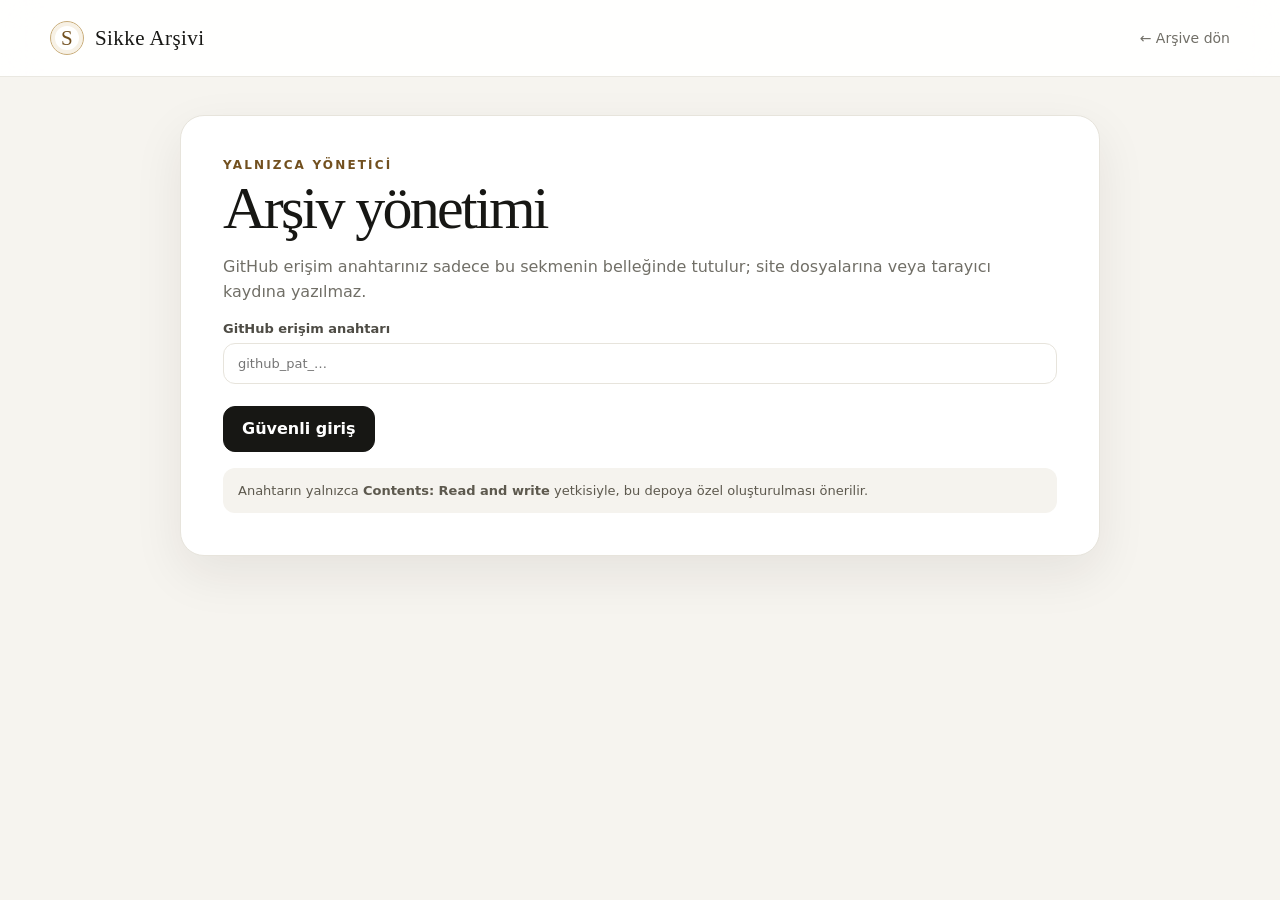
==== admin.html @ 262e72e7 "Add files via upload" ====
<!doctype html>
<html lang="tr">
<head>
  <meta charset="utf-8">
  <meta name="viewport" content="width=device-width,initial-scale=1">
  <meta name="robots" content="noindex,nofollow">
  <title>Yönetim · Sikke Arşivi</title>
  <link rel="stylesheet" href="styles.css">
  <script src="config.js" defer></script>
  <script src="admin.js" defer></script>
</head>
<body class="admin-page">
  <header class="topbar"><nav class="wrap nav"><a class="brand" href="index.html"><span class="brand-mark">S</span>Sikke Arşivi</a><a class="nav-link" href="index.html">← Arşive dön</a></nav></header>
  <main class="admin-shell">
    <section id="loginPanel" class="panel">
      <div class="eyebrow">Yalnızca yönetici</div><h1>Arşiv yönetimi</h1>
      <p class="subtle">GitHub erişim anahtarınız sadece bu sekmenin belleğinde tutulur; site dosyalarına veya tarayıcı kaydına yazılmaz.</p>
      <form id="loginForm">
        <label>GitHub erişim anahtarı<input id="token" class="field" type="password" autocomplete="off" required placeholder="github_pat_…"></label>
        <div class="actions"><button class="button" type="submit">Güvenli giriş</button></div>
        <div id="loginNotice" class="notice">Anahtarın yalnızca <strong>Contents: Read and write</strong> yetkisiyle, bu depoya özel oluşturulması önerilir.</div>
      </form>
    </section>
    <section id="editorPanel" class="panel hidden">
      <h2>Yeni sikke ekle</h2><p id="adminIdentity" class="subtle"></p>
      <form id="coinForm" class="form-grid">
        <label>Ön yüz fotoğrafı *<input id="frontImage" class="field" type="file" accept="image/jpeg,image/png,image/webp" required></label>
        <label>Arka yüz fotoğrafı<input id="backImage" class="field" type="file" accept="image/jpeg,image/png,image/webp"></label>
        <div class="wide preview-row"><div id="frontPreview" class="preview">Ön yüz önizlemesi</div><div id="backPreview" class="preview">Arka yüz önizlemesi</div></div>
        <label class="wide">Başlık<input id="title" class="field" placeholder="Örn. 1 Türk Lirası veya Tanımlanmayı bekliyor"></label>
        <label>Ülke<input id="country" class="field" placeholder="Bilinmiyorsa boş bırakın"></label>
        <label>Yıl<input id="coinYear" class="field" inputmode="numeric" placeholder="Bilinmiyorsa boş bırakın"></label>
        <label>Değer<input id="denomination" class="field" placeholder="Örn. 10 Kuruş"></label>
        <label>Malzeme<input id="material" class="field" placeholder="Örn. Gümüş, bakır"></label>
        <label>Durum<select id="status" class="field"><option>Tanımlanmayı bekliyor</option><option>Tanımlandı</option><option>Araştırılıyor</option></select></label>
        <label class="wide">Notlar<textarea id="notes" class="field" placeholder="Paranın üzerindeki yazılar, edinme hikâyesi veya başka notlar…"></textarea></label>
        <div class="wide actions"><button id="saveButton" class="button" type="submit">GitHub'a yükle ve yayınla</button><button id="logoutButton" class="button secondary" type="button">Çıkış</button></div>
        <div id="saveNotice" class="wide notice hidden"></div>
      </form>
    </section>
  </main>
</body>
</html>
---- styles.css ----
:root {
  --ink: #171714;
  --muted: #716f67;
  --line: #e7e4dc;
  --paper: #fff;
  --soft: #f6f4ef;
  --gold: #9b7131;
  --gold-dark: #72501f;
  --danger: #a43b32;
  --radius: 20px;
  --shadow: 0 18px 50px rgba(34, 29, 20, .08);
}
* { box-sizing: border-box; }
html { scroll-behavior: smooth; }
body { margin: 0; color: var(--ink); background: var(--paper); font-family: Inter, ui-sans-serif, system-ui, -apple-system, BlinkMacSystemFont, "Segoe UI", sans-serif; }
button, input, select, textarea { font: inherit; }
button, a { -webkit-tap-highlight-color: transparent; }
a { color: inherit; }
.wrap { width: min(1180px, calc(100% - 36px)); margin-inline: auto; }
.topbar { position: sticky; top: 0; z-index: 20; background: rgba(255,255,255,.92); backdrop-filter: blur(18px); border-bottom: 1px solid rgba(231,228,220,.85); }
.nav { min-height: 76px; display: flex; align-items: center; justify-content: space-between; gap: 20px; }
.brand { display: inline-flex; align-items: center; gap: 11px; text-decoration: none; font-family: Georgia, "Times New Roman", serif; font-size: 21px; letter-spacing: .02em; }
.brand-mark { width: 34px; aspect-ratio: 1; display: grid; place-items: center; border: 1px solid #c9ad7a; border-radius: 50%; color: var(--gold-dark); font-family: Georgia, serif; box-shadow: inset 0 0 0 4px #f7f1e5; }
.nav-link { border: 0; background: none; color: var(--muted); text-decoration: none; font-size: 14px; cursor: pointer; }
.hero { padding: 84px 0 56px; border-bottom: 1px solid var(--line); background: radial-gradient(circle at 82% 25%, #faf4e8 0, transparent 27%), linear-gradient(#fff, #fdfcf9); }
.eyebrow { color: var(--gold-dark); font-size: 12px; font-weight: 750; letter-spacing: .18em; text-transform: uppercase; }
h1, h2, h3 { font-family: Georgia, "Times New Roman", serif; font-weight: 500; }
h1 { max-width: 760px; margin: 14px 0 18px; font-size: clamp(46px, 8vw, 88px); line-height: .96; letter-spacing: -.045em; }
.lead { max-width: 630px; margin: 0; color: var(--muted); font-size: clamp(17px, 2vw, 20px); line-height: 1.7; }
.stats { display: flex; flex-wrap: wrap; gap: 28px; margin-top: 42px; }
.stat { padding-right: 28px; border-right: 1px solid var(--line); }
.stat:last-child { border: 0; }
.stat strong { display: block; font: 30px/1 Georgia, serif; }
.stat span { display: block; margin-top: 7px; color: var(--muted); font-size: 12px; text-transform: uppercase; letter-spacing: .1em; }
.collection { padding: 52px 0 90px; }
.toolbar { display: grid; grid-template-columns: 1fr auto; gap: 16px; align-items: end; margin-bottom: 32px; }
.toolbar h2 { margin: 0 0 6px; font-size: 34px; }
.toolbar p { margin: 0; color: var(--muted); }
.filters { display: flex; gap: 10px; }
.field, .search { width: 100%; border: 1px solid var(--line); border-radius: 12px; background: #fff; padding: 12px 14px; color: var(--ink); outline: none; }
.field:focus, .search:focus { border-color: #b99457; box-shadow: 0 0 0 3px #f4ead8; }
.search { min-width: 240px; }
.grid { display: grid; grid-template-columns: repeat(3, minmax(0, 1fr)); gap: 22px; }
.coin-card { border: 1px solid var(--line); border-radius: var(--radius); overflow: hidden; background: #fff; cursor: pointer; transition: transform .2s ease, box-shadow .2s ease; }
.coin-card:hover { transform: translateY(-4px); box-shadow: var(--shadow); }
.coin-photo { position: relative; aspect-ratio: 1.18; display: grid; place-items: center; overflow: hidden; background: #fff; border-bottom: 1px solid var(--line); }
.coin-photo img { width: 100%; height: 100%; object-fit: contain; transition: transform .35s ease; }
.coin-card:hover img { transform: scale(1.035); }
.coin-placeholder { width: 42%; aspect-ratio: 1; border: 1px solid #b89a63; border-radius: 50%; display: grid; place-items: center; color: #a98b57; font: 28px Georgia, serif; box-shadow: inset 0 0 0 8px #faf6ed; }
.tag { position: absolute; top: 14px; left: 14px; padding: 7px 10px; border-radius: 99px; background: rgba(255,255,255,.9); border: 1px solid var(--line); color: var(--muted); font-size: 11px; backdrop-filter: blur(8px); }
.card-body { padding: 20px; }
.card-body h3 { margin: 0 0 9px; font-size: 22px; }
.meta { display: flex; flex-wrap: wrap; gap: 7px 13px; color: var(--muted); font-size: 13px; }
.empty { grid-column: 1/-1; padding: 72px 20px; text-align: center; border: 1px dashed #d8d3c7; border-radius: var(--radius); background: var(--soft); }
.empty-mark { width: 92px; aspect-ratio: 1; margin: 0 auto 18px; display: grid; place-items: center; border: 1px solid #c8b181; border-radius: 50%; color: var(--gold); font: 40px Georgia, serif; }
.empty h3 { margin: 0 0 8px; font-size: 25px; }
.empty p { margin: 0; color: var(--muted); }
.footer { padding: 30px 0; color: var(--muted); border-top: 1px solid var(--line); font-size: 13px; }
.dialog { width: min(900px, calc(100% - 24px)); max-height: calc(100vh - 30px); padding: 0; border: 0; border-radius: 24px; box-shadow: 0 24px 80px rgba(0,0,0,.22); }
.dialog::backdrop { background: rgba(20,18,14,.56); backdrop-filter: blur(4px); }
.dialog-close { position: absolute; right: 14px; top: 14px; z-index: 2; width: 40px; height: 40px; border: 1px solid var(--line); border-radius: 50%; background: #fff; cursor: pointer; }
.detail { display: grid; grid-template-columns: 1.05fr .95fr; }
.detail-image { min-height: 480px; display: grid; place-items: center; background: #fff; border-right: 1px solid var(--line); }
.detail-image img { width: 100%; max-height: 610px; object-fit: contain; }
.detail-info { padding: 54px 42px; }
.detail-info h2 { margin: 10px 0 22px; font-size: 38px; }
.detail-list { display: grid; grid-template-columns: 1fr 1fr; gap: 18px; margin: 24px 0; }
.detail-list span { display: block; color: var(--muted); font-size: 11px; text-transform: uppercase; letter-spacing: .08em; }
.detail-list strong { display: block; margin-top: 5px; font-size: 14px; }
.detail-note { color: var(--muted); line-height: 1.65; }
.admin-page { min-height: 100vh; background: var(--soft); }
.admin-shell { width: min(920px, calc(100% - 28px)); margin: 38px auto 70px; }
.panel { padding: clamp(22px, 5vw, 42px); border: 1px solid var(--line); border-radius: 24px; background: #fff; box-shadow: var(--shadow); }
.panel + .panel { margin-top: 20px; }
.panel h1 { margin: 8px 0 12px; font-size: clamp(38px, 7vw, 60px); }
.panel h2 { margin: 0 0 6px; font-size: 28px; }
.subtle { color: var(--muted); line-height: 1.6; }
.form-grid { display: grid; grid-template-columns: 1fr 1fr; gap: 17px; }
.form-grid .wide { grid-column: 1/-1; }
label { display: block; color: #4e4c45; font-size: 13px; font-weight: 650; }
label .field { margin-top: 7px; font-weight: 400; }
textarea.field { min-height: 105px; resize: vertical; }
.actions { display: flex; align-items: center; gap: 12px; margin-top: 22px; }
.button { display: inline-flex; align-items: center; justify-content: center; min-height: 46px; padding: 0 18px; border: 1px solid var(--ink); border-radius: 12px; background: var(--ink); color: #fff; font-weight: 700; cursor: pointer; text-decoration: none; }
.button:disabled { opacity: .5; cursor: wait; }
.button.secondary { color: var(--ink); background: #fff; border-color: var(--line); }
.notice { margin-top: 16px; padding: 13px 15px; border-radius: 12px; background: #f5f3ee; color: #5d594e; font-size: 13px; line-height: 1.5; }
.notice.error { background: #fff0ee; color: var(--danger); }
.notice.success { background: #edf7ef; color: #24633a; }
.hidden { display: none !important; }
.preview-row { display: grid; grid-template-columns: 1fr 1fr; gap: 12px; margin-top: 10px; }
.preview { min-height: 150px; display: grid; place-items: center; overflow: hidden; border: 1px dashed #d4cec0; border-radius: 14px; color: var(--muted); font-size: 12px; background: var(--soft); }
.preview img { width: 100%; height: 210px; object-fit: contain; background: #fff; }
@media (max-width: 800px) {
  .grid { grid-template-columns: repeat(2, minmax(0, 1fr)); }
  .toolbar { grid-template-columns: 1fr; }
  .filters { width: 100%; }
  .search { min-width: 0; }
  .detail { grid-template-columns: 1fr; }
  .detail-image { min-height: 340px; border-right: 0; border-bottom: 1px solid var(--line); }
}
@media (max-width: 560px) {
  .hero { padding-top: 58px; }
  .grid { grid-template-columns: 1fr; }
  .filters { flex-direction: column; }
  .form-grid { grid-template-columns: 1fr; }
  .form-grid .wide { grid-column: auto; }
  .detail-info { padding: 38px 24px; }
  .nav { min-height: 68px; }
  .nav-link { font-size: 12px; }
}
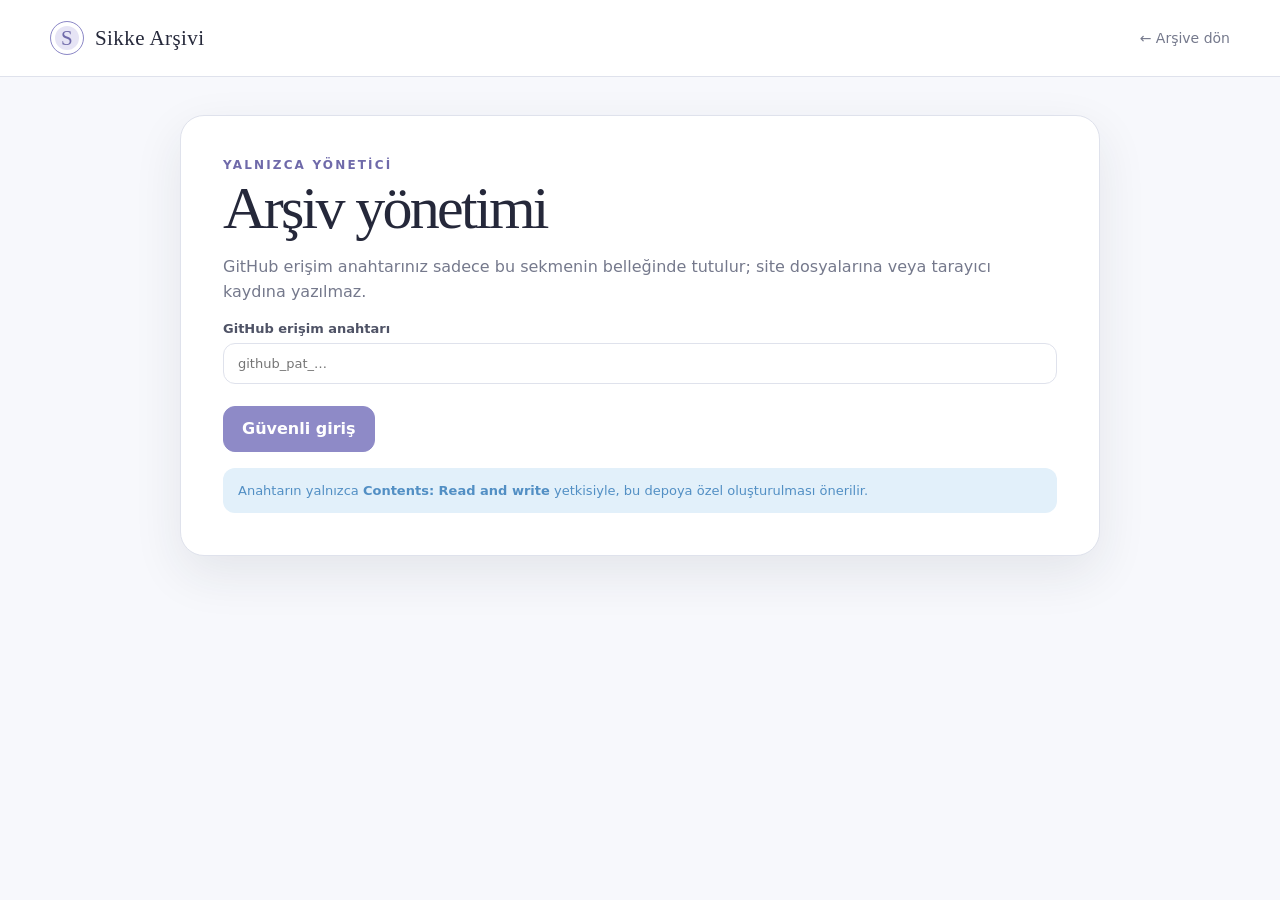
==== commit ee943531: "Add files via upload" ====
--- a/admin.html
+++ b/admin.html
@@ -9,7 +9,7 @@
   <script src="config.js" defer></script>
   <script src="admin.js" defer></script>
 </head>
-<body class="admin-page">
+<body class="admin-page theme-purple">
   <header class="topbar"><nav class="wrap nav"><a class="brand" href="index.html"><span class="brand-mark">S</span>Sikke Arşivi</a><a class="nav-link" href="index.html">← Arşive dön</a></nav></header>
   <main class="admin-shell">
     <section id="loginPanel" class="panel">
@@ -22,11 +22,19 @@
       </form>
     </section>
     <section id="editorPanel" class="panel hidden">
-      <h2>Yeni sikke ekle</h2><p id="adminIdentity" class="subtle"></p>
+      <div class="section-heading">
+        <div><div class="eyebrow">Koleksiyona yeni kayıt</div><h2>Yeni para ekle</h2></div>
+        <p id="adminIdentity" class="subtle"></p>
+      </div>
+      <div id="imageGuide" class="image-guide">
+        <strong>Görsel hazırlama standardı</strong>
+        <p>Ön ve arka yüzü yüklemeden önce <b>1600 × 1600 px</b> kare kırpın. Parayı tam ortaya alın, çevresinde yaklaşık %8–10 boşluk bırakın ve iki yüzde de aynı ölçeği kullanın. Site görseli kırpmaz; yalnızca gerekirse küçültüp WebP biçimine dönüştürür.</p>
+      </div>
       <form id="coinForm" class="form-grid">
-        <label>Ön yüz fotoğrafı *<input id="frontImage" class="field" type="file" accept="image/jpeg,image/png,image/webp" required></label>
-        <label>Arka yüz fotoğrafı<input id="backImage" class="field" type="file" accept="image/jpeg,image/png,image/webp"></label>
+        <label>Ön yüz fotoğrafı *<span class="field-hint">1600 × 1600 px önerilir</span><input id="frontImage" class="field" type="file" accept="image/jpeg,image/png,image/webp" aria-describedby="imageGuide" required></label>
+        <label>Arka yüz fotoğrafı *<span class="field-hint">Ön yüzle aynı ölçü ve ölçek</span><input id="backImage" class="field" type="file" accept="image/jpeg,image/png,image/webp" aria-describedby="imageGuide" required></label>
         <div class="wide preview-row"><div id="frontPreview" class="preview">Ön yüz önizlemesi</div><div id="backPreview" class="preview">Arka yüz önizlemesi</div></div>
+        <div id="imageNotice" class="wide notice hidden"></div>
         <label class="wide">Başlık<input id="title" class="field" placeholder="Örn. 1 Türk Lirası veya Tanımlanmayı bekliyor"></label>
         <label>Ülke<input id="country" class="field" placeholder="Bilinmiyorsa boş bırakın"></label>
         <label>Yıl<input id="coinYear" class="field" inputmode="numeric" placeholder="Bilinmiyorsa boş bırakın"></label>
@@ -37,6 +45,15 @@
         <div class="wide actions"><button id="saveButton" class="button" type="submit">GitHub'a yükle ve yayınla</button><button id="logoutButton" class="button secondary" type="button">Çıkış</button></div>
         <div id="saveNotice" class="wide notice hidden"></div>
       </form>
+      <section class="manager" aria-labelledby="managerTitle">
+        <div class="manager-heading">
+          <div><div class="eyebrow">Arşiv yönetimi</div><h2 id="managerTitle">Eklenen paralar</h2></div>
+          <button id="refreshCoinsButton" class="button secondary compact" type="button">Listeyi yenile</button>
+        </div>
+        <p class="subtle">Bir kaydı sildiğinizde ön ve arka yüz görselleri de depodan kaldırılır. Bu işlem geri alınamaz.</p>
+        <div id="managerNotice" class="notice hidden" role="status"></div>
+        <div id="adminCoinList" class="admin-coin-list" aria-live="polite"></div>
+      </section>
     </section>
   </main>
 </body>
--- a/styles.css
+++ b/styles.css
@@ -1,103 +1,187 @@
 :root {
-  --ink: #171714;
-  --muted: #716f67;
-  --line: #e7e4dc;
-  --paper: #fff;
-  --soft: #f6f4ef;
-  --gold: #9b7131;
-  --gold-dark: #72501f;
-  --danger: #a43b32;
+  /* Background */
+  --color-bg: #F7F8FC;
+  --color-surface: #FFFFFF;
+  --color-surface-secondary: #F0F1F7;
+  --color-surface-hover: #E9EAF3;
+
+  /* Borders */
+  --color-border: #DFE2EC;
+  --color-border-strong: #C8CBD7;
+
+  /* Text */
+  --color-text-primary: #25283A;
+  --color-text-secondary: #4F5366;
+  --color-text-muted: #75798C;
+  --color-text-disabled: #A3A6B3;
+  --color-text-on-primary: #FFFFFF;
+
+  /* Primary */
+  --color-primary: #8E8AC7;
+  --color-primary-light: #E6E4F5;
+  --color-primary-hover: #7D78B7;
+  --color-primary-dark: #6F6AAA;
+
+  /* Secondary */
+  --color-secondary: #76A9D1;
+  --color-secondary-light: #E1EFF8;
+  --color-secondary-dark: #5689B2;
+
+  /* Status */
+  --color-success: #4C9B76;
+  --color-success-light: #E2F3E9;
+  --color-error: #C75C68;
+  --color-error-light: #F9E3E6;
+  --color-warning: #C5943F;
+  --color-warning-light: #FFF2D9;
+  --color-info: #528FC4;
+  --color-info-light: #E2F0FA;
+
   --radius: 20px;
-  --shadow: 0 18px 50px rgba(34, 29, 20, .08);
+  --shadow: 0 18px 50px rgba(37, 40, 58, .09);
+}
+.theme-purple {
+  --color-primary: #8E8AC7;
+  --color-primary-light: #E6E4F5;
+  --color-primary-hover: #7D78B7;
+  --color-primary-dark: #6F6AAA;
+}
+.theme-blue {
+  --color-primary: #76A9D1;
+  --color-primary-light: #E1EFF8;
+  --color-primary-hover: #6699C2;
+  --color-primary-dark: #5689B2;
+}
+.theme-mint {
+  --color-primary: #72B99A;
+  --color-primary-light: #DFF3EA;
+  --color-primary-hover: #62A98A;
+  --color-primary-dark: #52977A;
+}
+.theme-pink {
+  --color-primary: #D28FAF;
+  --color-primary-light: #F6E1EB;
+  --color-primary-hover: #C27E9F;
+  --color-primary-dark: #B56E90;
 }
 * { box-sizing: border-box; }
 html { scroll-behavior: smooth; }
-body { margin: 0; color: var(--ink); background: var(--paper); font-family: Inter, ui-sans-serif, system-ui, -apple-system, BlinkMacSystemFont, "Segoe UI", sans-serif; }
+body { margin: 0; color: var(--color-text-primary); background: var(--color-surface); font-family: Inter, ui-sans-serif, system-ui, -apple-system, BlinkMacSystemFont, "Segoe UI", sans-serif; }
 button, input, select, textarea { font: inherit; }
 button, a { -webkit-tap-highlight-color: transparent; }
 a { color: inherit; }
 .wrap { width: min(1180px, calc(100% - 36px)); margin-inline: auto; }
-.topbar { position: sticky; top: 0; z-index: 20; background: rgba(255,255,255,.92); backdrop-filter: blur(18px); border-bottom: 1px solid rgba(231,228,220,.85); }
+.topbar { position: sticky; top: 0; z-index: 20; background: rgba(255,255,255,.92); backdrop-filter: blur(18px); border-bottom: 1px solid var(--color-border); }
 .nav { min-height: 76px; display: flex; align-items: center; justify-content: space-between; gap: 20px; }
 .brand { display: inline-flex; align-items: center; gap: 11px; text-decoration: none; font-family: Georgia, "Times New Roman", serif; font-size: 21px; letter-spacing: .02em; }
-.brand-mark { width: 34px; aspect-ratio: 1; display: grid; place-items: center; border: 1px solid #c9ad7a; border-radius: 50%; color: var(--gold-dark); font-family: Georgia, serif; box-shadow: inset 0 0 0 4px #f7f1e5; }
-.nav-link { border: 0; background: none; color: var(--muted); text-decoration: none; font-size: 14px; cursor: pointer; }
-.hero { padding: 84px 0 56px; border-bottom: 1px solid var(--line); background: radial-gradient(circle at 82% 25%, #faf4e8 0, transparent 27%), linear-gradient(#fff, #fdfcf9); }
-.eyebrow { color: var(--gold-dark); font-size: 12px; font-weight: 750; letter-spacing: .18em; text-transform: uppercase; }
+.brand-mark { width: 34px; aspect-ratio: 1; display: grid; place-items: center; border: 1px solid var(--color-primary); border-radius: 50%; color: var(--color-primary-dark); background: var(--color-primary-light); font-family: Georgia, serif; box-shadow: inset 0 0 0 4px var(--color-surface); }
+.nav-link { border: 0; background: none; color: var(--color-text-muted); text-decoration: none; font-size: 14px; cursor: pointer; }
+.nav-link:hover { color: var(--color-primary-dark); }
+.hero { padding: 84px 0 56px; border-bottom: 1px solid var(--color-border); background: radial-gradient(circle at 82% 25%, var(--color-primary-light) 0, transparent 29%), linear-gradient(var(--color-surface), var(--color-bg)); }
+.eyebrow { color: var(--color-primary-dark); font-size: 12px; font-weight: 750; letter-spacing: .18em; text-transform: uppercase; }
 h1, h2, h3 { font-family: Georgia, "Times New Roman", serif; font-weight: 500; }
 h1 { max-width: 760px; margin: 14px 0 18px; font-size: clamp(46px, 8vw, 88px); line-height: .96; letter-spacing: -.045em; }
-.lead { max-width: 630px; margin: 0; color: var(--muted); font-size: clamp(17px, 2vw, 20px); line-height: 1.7; }
+.lead { max-width: 630px; margin: 0; color: var(--color-text-secondary); font-size: clamp(17px, 2vw, 20px); line-height: 1.7; }
 .stats { display: flex; flex-wrap: wrap; gap: 28px; margin-top: 42px; }
-.stat { padding-right: 28px; border-right: 1px solid var(--line); }
+.stat { padding-right: 28px; border-right: 1px solid var(--color-border); }
 .stat:last-child { border: 0; }
 .stat strong { display: block; font: 30px/1 Georgia, serif; }
-.stat span { display: block; margin-top: 7px; color: var(--muted); font-size: 12px; text-transform: uppercase; letter-spacing: .1em; }
+.stat span { display: block; margin-top: 7px; color: var(--color-text-muted); font-size: 12px; text-transform: uppercase; letter-spacing: .1em; }
 .collection { padding: 52px 0 90px; }
 .toolbar { display: grid; grid-template-columns: 1fr auto; gap: 16px; align-items: end; margin-bottom: 32px; }
 .toolbar h2 { margin: 0 0 6px; font-size: 34px; }
-.toolbar p { margin: 0; color: var(--muted); }
+.toolbar p { margin: 0; color: var(--color-text-muted); }
 .filters { display: flex; gap: 10px; }
-.field, .search { width: 100%; border: 1px solid var(--line); border-radius: 12px; background: #fff; padding: 12px 14px; color: var(--ink); outline: none; }
-.field:focus, .search:focus { border-color: #b99457; box-shadow: 0 0 0 3px #f4ead8; }
+.field, .search { width: 100%; border: 1px solid var(--color-border); border-radius: 12px; background: var(--color-surface); padding: 12px 14px; color: var(--color-text-primary); outline: none; }
+.field:focus, .search:focus { border-color: var(--color-primary); box-shadow: 0 0 0 3px var(--color-primary-light); }
 .search { min-width: 240px; }
 .grid { display: grid; grid-template-columns: repeat(3, minmax(0, 1fr)); gap: 22px; }
-.coin-card { border: 1px solid var(--line); border-radius: var(--radius); overflow: hidden; background: #fff; cursor: pointer; transition: transform .2s ease, box-shadow .2s ease; }
+.coin-card { border: 1px solid var(--color-border); border-radius: var(--radius); overflow: hidden; background: var(--color-surface); cursor: pointer; transition: transform .2s ease, box-shadow .2s ease, border-color .2s ease; }
 .coin-card:hover { transform: translateY(-4px); box-shadow: var(--shadow); }
-.coin-photo { position: relative; aspect-ratio: 1.18; display: grid; place-items: center; overflow: hidden; background: #fff; border-bottom: 1px solid var(--line); }
-.coin-photo img { width: 100%; height: 100%; object-fit: contain; transition: transform .35s ease; }
-.coin-card:hover img { transform: scale(1.035); }
-.coin-placeholder { width: 42%; aspect-ratio: 1; border: 1px solid #b89a63; border-radius: 50%; display: grid; place-items: center; color: #a98b57; font: 28px Georgia, serif; box-shadow: inset 0 0 0 8px #faf6ed; }
-.tag { position: absolute; top: 14px; left: 14px; padding: 7px 10px; border-radius: 99px; background: rgba(255,255,255,.9); border: 1px solid var(--line); color: var(--muted); font-size: 11px; backdrop-filter: blur(8px); }
+.coin-card:focus-visible { outline: 3px solid var(--color-primary-light); border-color: var(--color-primary); }
+.coin-photo { position: relative; aspect-ratio: 1; display: grid; place-items: center; overflow: hidden; background: var(--color-surface-secondary); border-bottom: 1px solid var(--color-border); }
+.coin-photo img { width: 100%; height: 100%; object-fit: contain; object-position: center; }
+.coin-placeholder { width: 42%; aspect-ratio: 1; border: 1px solid var(--color-primary); border-radius: 50%; display: grid; place-items: center; color: var(--color-primary-dark); background: var(--color-primary-light); font: 28px Georgia, serif; box-shadow: inset 0 0 0 8px var(--color-surface); }
+.tag { position: absolute; top: 14px; left: 14px; padding: 7px 10px; border-radius: 99px; background: rgba(255,255,255,.92); border: 1px solid var(--color-border); color: var(--color-text-secondary); font-size: 11px; backdrop-filter: blur(8px); }
 .card-body { padding: 20px; }
 .card-body h3 { margin: 0 0 9px; font-size: 22px; }
-.meta { display: flex; flex-wrap: wrap; gap: 7px 13px; color: var(--muted); font-size: 13px; }
-.empty { grid-column: 1/-1; padding: 72px 20px; text-align: center; border: 1px dashed #d8d3c7; border-radius: var(--radius); background: var(--soft); }
-.empty-mark { width: 92px; aspect-ratio: 1; margin: 0 auto 18px; display: grid; place-items: center; border: 1px solid #c8b181; border-radius: 50%; color: var(--gold); font: 40px Georgia, serif; }
+.meta { display: flex; flex-wrap: wrap; gap: 7px 13px; color: var(--color-text-muted); font-size: 13px; }
+.empty { grid-column: 1/-1; padding: 72px 20px; text-align: center; border: 1px dashed var(--color-border-strong); border-radius: var(--radius); background: var(--color-surface-secondary); }
+.empty-mark { width: 92px; aspect-ratio: 1; margin: 0 auto 18px; display: grid; place-items: center; border: 1px solid var(--color-primary); border-radius: 50%; color: var(--color-primary-dark); background: var(--color-primary-light); font: 40px Georgia, serif; }
 .empty h3 { margin: 0 0 8px; font-size: 25px; }
-.empty p { margin: 0; color: var(--muted); }
-.footer { padding: 30px 0; color: var(--muted); border-top: 1px solid var(--line); font-size: 13px; }
-.dialog { width: min(900px, calc(100% - 24px)); max-height: calc(100vh - 30px); padding: 0; border: 0; border-radius: 24px; box-shadow: 0 24px 80px rgba(0,0,0,.22); }
-.dialog::backdrop { background: rgba(20,18,14,.56); backdrop-filter: blur(4px); }
-.dialog-close { position: absolute; right: 14px; top: 14px; z-index: 2; width: 40px; height: 40px; border: 1px solid var(--line); border-radius: 50%; background: #fff; cursor: pointer; }
-.detail { display: grid; grid-template-columns: 1.05fr .95fr; }
-.detail-image { min-height: 480px; display: grid; place-items: center; background: #fff; border-right: 1px solid var(--line); }
-.detail-image img { width: 100%; max-height: 610px; object-fit: contain; }
-.detail-info { padding: 54px 42px; }
+.empty p { margin: 0; color: var(--color-text-muted); }
+.footer { padding: 30px 0; color: var(--color-text-muted); border-top: 1px solid var(--color-border); font-size: 13px; }
+.dialog { width: min(980px, calc(100% - 24px)); max-height: calc(100vh - 30px); padding: 0; border: 0; border-radius: 24px; background: var(--color-surface); color: var(--color-text-primary); box-shadow: 0 24px 80px rgba(37,40,58,.24); }
+.dialog::backdrop { background: rgba(37,40,58,.58); backdrop-filter: blur(4px); }
+.dialog-close { position: absolute; right: 14px; top: 14px; z-index: 2; width: 40px; height: 40px; border: 1px solid var(--color-border); border-radius: 50%; background: var(--color-surface); color: var(--color-text-primary); cursor: pointer; box-shadow: 0 4px 14px rgba(37,40,58,.12); }
+.dialog-close:hover { background: var(--color-surface-hover); }
+.detail { display: block; }
+.detail-gallery { display: grid; grid-template-columns: 1fr 1fr; gap: 18px; padding: 24px; background: var(--color-surface-secondary); border-bottom: 1px solid var(--color-border); }
+.detail-face { min-width: 0; margin: 0; }
+.detail-image { aspect-ratio: 1; display: grid; place-items: center; overflow: hidden; background: var(--color-surface); border: 1px solid var(--color-border); border-radius: 18px; }
+.detail-image img { width: 100%; height: 100%; object-fit: contain; object-position: center; }
+.detail-face figcaption { padding: 10px 4px 0; color: var(--color-text-muted); font-size: 12px; text-align: center; }
+.detail-info { padding: 38px 42px 44px; }
 .detail-info h2 { margin: 10px 0 22px; font-size: 38px; }
-.detail-list { display: grid; grid-template-columns: 1fr 1fr; gap: 18px; margin: 24px 0; }
-.detail-list span { display: block; color: var(--muted); font-size: 11px; text-transform: uppercase; letter-spacing: .08em; }
+.detail-list { display: grid; grid-template-columns: repeat(4, minmax(0, 1fr)); gap: 18px; margin: 24px 0; }
+.detail-list div { padding: 14px; border-radius: 12px; background: var(--color-surface-secondary); }
+.detail-list span { display: block; color: var(--color-text-muted); font-size: 11px; text-transform: uppercase; letter-spacing: .08em; }
 .detail-list strong { display: block; margin-top: 5px; font-size: 14px; }
-.detail-note { color: var(--muted); line-height: 1.65; }
-.admin-page { min-height: 100vh; background: var(--soft); }
+.detail-note { margin-bottom: 0; color: var(--color-text-secondary); line-height: 1.65; white-space: pre-line; }
+.admin-page { min-height: 100vh; background: var(--color-bg); }
 .admin-shell { width: min(920px, calc(100% - 28px)); margin: 38px auto 70px; }
-.panel { padding: clamp(22px, 5vw, 42px); border: 1px solid var(--line); border-radius: 24px; background: #fff; box-shadow: var(--shadow); }
+.panel { padding: clamp(22px, 5vw, 42px); border: 1px solid var(--color-border); border-radius: 24px; background: var(--color-surface); box-shadow: var(--shadow); }
 .panel + .panel { margin-top: 20px; }
 .panel h1 { margin: 8px 0 12px; font-size: clamp(38px, 7vw, 60px); }
 .panel h2 { margin: 0 0 6px; font-size: 28px; }
-.subtle { color: var(--muted); line-height: 1.6; }
+.subtle { color: var(--color-text-muted); line-height: 1.6; }
+.section-heading { margin-bottom: 24px; }
+.section-heading .subtle { margin-bottom: 0; }
+.image-guide { margin: 0 0 24px; padding: 17px 18px; border: 1px solid var(--color-primary); border-radius: 14px; background: var(--color-primary-light); color: var(--color-text-secondary); }
+.image-guide strong { color: var(--color-primary-dark); }
+.image-guide p { margin: 7px 0 0; font-size: 13px; line-height: 1.65; }
 .form-grid { display: grid; grid-template-columns: 1fr 1fr; gap: 17px; }
 .form-grid .wide { grid-column: 1/-1; }
-label { display: block; color: #4e4c45; font-size: 13px; font-weight: 650; }
+label { display: block; color: var(--color-text-secondary); font-size: 13px; font-weight: 650; }
+.field-hint { float: right; color: var(--color-text-muted); font-size: 11px; font-weight: 450; }
 label .field { margin-top: 7px; font-weight: 400; }
 textarea.field { min-height: 105px; resize: vertical; }
 .actions { display: flex; align-items: center; gap: 12px; margin-top: 22px; }
-.button { display: inline-flex; align-items: center; justify-content: center; min-height: 46px; padding: 0 18px; border: 1px solid var(--ink); border-radius: 12px; background: var(--ink); color: #fff; font-weight: 700; cursor: pointer; text-decoration: none; }
+.button { display: inline-flex; align-items: center; justify-content: center; min-height: 46px; padding: 0 18px; border: 1px solid var(--color-primary); border-radius: 12px; background: var(--color-primary); color: var(--color-text-on-primary); font-weight: 700; cursor: pointer; text-decoration: none; transition: background .2s ease, border-color .2s ease; }
+.button:hover { border-color: var(--color-primary-hover); background: var(--color-primary-hover); }
 .button:disabled { opacity: .5; cursor: wait; }
-.button.secondary { color: var(--ink); background: #fff; border-color: var(--line); }
-.notice { margin-top: 16px; padding: 13px 15px; border-radius: 12px; background: #f5f3ee; color: #5d594e; font-size: 13px; line-height: 1.5; }
-.notice.error { background: #fff0ee; color: var(--danger); }
-.notice.success { background: #edf7ef; color: #24633a; }
+.button.secondary { color: var(--color-text-primary); background: var(--color-surface); border-color: var(--color-border); }
+.button.secondary:hover { background: var(--color-surface-hover); border-color: var(--color-border-strong); }
+.button.compact { min-height: 38px; padding: 0 13px; font-size: 12px; }
+.notice { margin-top: 16px; padding: 13px 15px; border-radius: 12px; background: var(--color-info-light); color: var(--color-info); font-size: 13px; line-height: 1.5; }
+.notice.error { background: var(--color-error-light); color: var(--color-error); }
+.notice.success { background: var(--color-success-light); color: var(--color-success); }
+.notice.warning { background: var(--color-warning-light); color: var(--color-warning); }
 .hidden { display: none !important; }
 .preview-row { display: grid; grid-template-columns: 1fr 1fr; gap: 12px; margin-top: 10px; }
-.preview { min-height: 150px; display: grid; place-items: center; overflow: hidden; border: 1px dashed #d4cec0; border-radius: 14px; color: var(--muted); font-size: 12px; background: var(--soft); }
-.preview img { width: 100%; height: 210px; object-fit: contain; background: #fff; }
+.preview { min-height: 150px; aspect-ratio: 1; display: grid; place-items: center; overflow: hidden; border: 1px dashed var(--color-border-strong); border-radius: 14px; color: var(--color-text-muted); font-size: 12px; background: var(--color-surface-secondary); }
+.preview img { width: 100%; height: 100%; object-fit: contain; object-position: center; background: var(--color-surface); }
+.manager { margin-top: 42px; padding-top: 34px; border-top: 1px solid var(--color-border); }
+.manager-heading { display: flex; align-items: end; justify-content: space-between; gap: 18px; }
+.manager .subtle { margin: 10px 0 0; }
+.admin-coin-list { display: grid; gap: 10px; margin-top: 18px; }
+.admin-coin-row { display: grid; grid-template-columns: 64px 1fr auto; gap: 14px; align-items: center; padding: 10px; border: 1px solid var(--color-border); border-radius: 14px; background: var(--color-surface); }
+.admin-coin-thumb { width: 64px; aspect-ratio: 1; display: grid; place-items: center; overflow: hidden; border-radius: 10px; background: var(--color-surface-secondary); color: var(--color-primary-dark); font: 22px Georgia, serif; }
+.admin-coin-thumb img { width: 100%; height: 100%; object-fit: contain; }
+.admin-coin-copy { min-width: 0; }
+.admin-coin-copy strong, .admin-coin-copy span { display: block; overflow: hidden; text-overflow: ellipsis; white-space: nowrap; }
+.admin-coin-copy strong { font-size: 14px; }
+.admin-coin-copy span { margin-top: 5px; color: var(--color-text-muted); font-size: 12px; }
+.delete-button { min-height: 38px; padding: 0 14px; border: 1px solid var(--color-error); border-radius: 10px; background: var(--color-surface); color: var(--color-error); font-weight: 700; cursor: pointer; }
+.delete-button:hover { background: var(--color-error-light); }
+.delete-button:disabled { opacity: .5; cursor: wait; }
+.manager-empty { padding: 28px; border: 1px dashed var(--color-border-strong); border-radius: 14px; background: var(--color-surface-secondary); color: var(--color-text-muted); text-align: center; }
 @media (max-width: 800px) {
   .grid { grid-template-columns: repeat(2, minmax(0, 1fr)); }
   .toolbar { grid-template-columns: 1fr; }
   .filters { width: 100%; }
   .search { min-width: 0; }
-  .detail { grid-template-columns: 1fr; }
-  .detail-image { min-height: 340px; border-right: 0; border-bottom: 1px solid var(--line); }
+  .detail-list { grid-template-columns: 1fr 1fr; }
 }
 @media (max-width: 560px) {
   .hero { padding-top: 58px; }
@@ -105,7 +189,14 @@
   .filters { flex-direction: column; }
   .form-grid { grid-template-columns: 1fr; }
   .form-grid .wide { grid-column: auto; }
+  .field-hint { float: none; display: block; margin-top: 3px; }
+  .detail-gallery { gap: 10px; padding: 14px; }
   .detail-info { padding: 38px 24px; }
+  .detail-info h2 { font-size: 31px; }
+  .manager-heading { align-items: start; flex-direction: column; }
+  .manager-heading .button { width: 100%; }
+  .admin-coin-row { grid-template-columns: 54px 1fr auto; gap: 10px; }
+  .admin-coin-thumb { width: 54px; }
   .nav { min-height: 68px; }
   .nav-link { font-size: 12px; }
 }
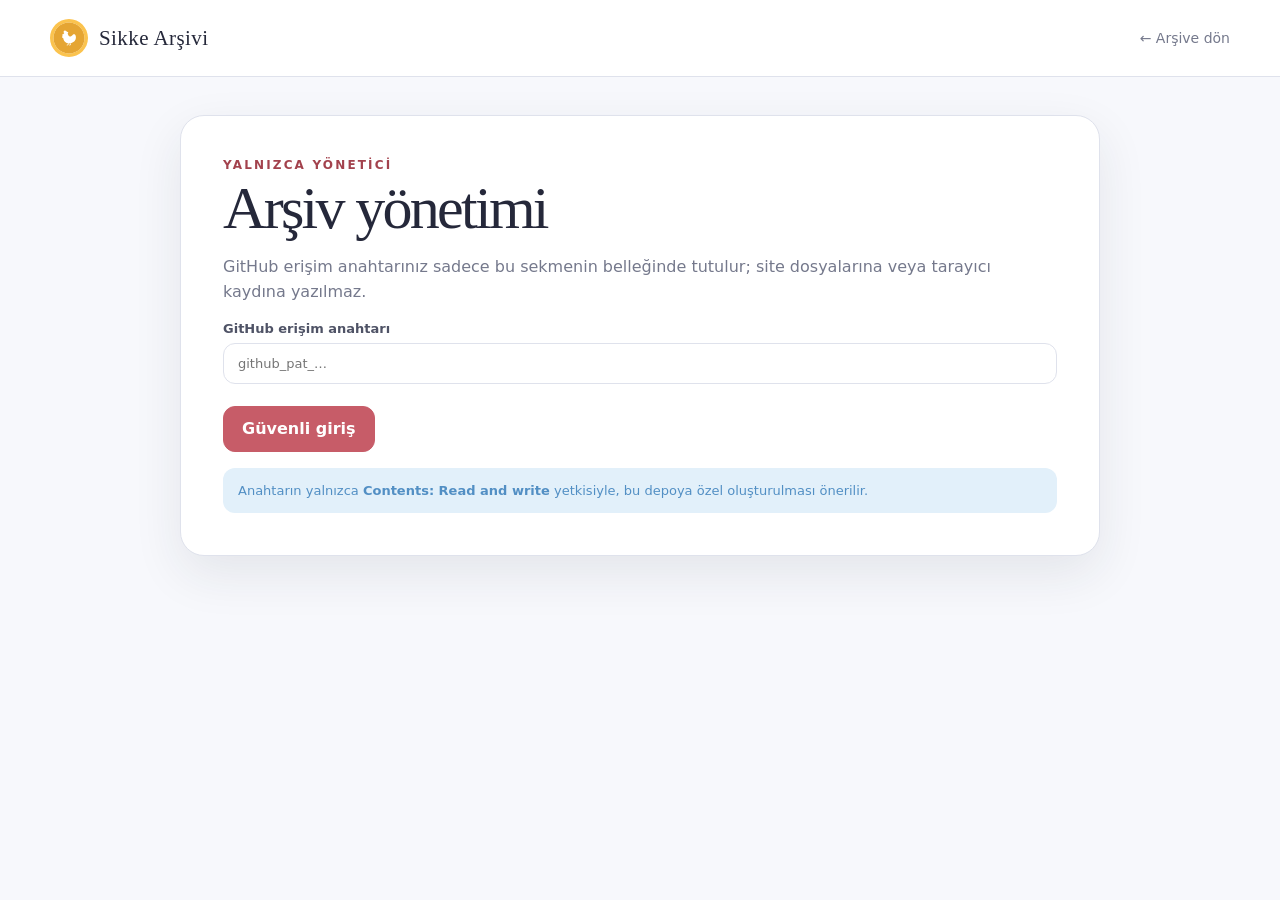
==== commit 87cc52a8: "Update admin.html" ====
--- a/admin.html
+++ b/admin.html
@@ -5,12 +5,13 @@
   <meta name="viewport" content="width=device-width,initial-scale=1">
   <meta name="robots" content="noindex,nofollow">
   <title>Yönetim · Sikke Arşivi</title>
+  <link rel="icon" href="icon.svg" type="image/svg+xml">
   <link rel="stylesheet" href="styles.css">
   <script src="config.js" defer></script>
   <script src="admin.js" defer></script>
 </head>
-<body class="admin-page theme-purple">
-  <header class="topbar"><nav class="wrap nav"><a class="brand" href="index.html"><span class="brand-mark">S</span>Sikke Arşivi</a><a class="nav-link" href="index.html">← Arşive dön</a></nav></header>
+<body class="admin-page theme-red">
+  <header class="topbar"><nav class="wrap nav"><a class="brand" href="index.html"><img class="brand-logo" src="icon.svg" alt="">Sikke Arşivi</a><a class="nav-link" href="index.html">← Arşive dön</a></nav></header>
   <main class="admin-shell">
     <section id="loginPanel" class="panel">
       <div class="eyebrow">Yalnızca yönetici</div><h1>Arşiv yönetimi</h1>
@@ -23,16 +24,16 @@
     </section>
     <section id="editorPanel" class="panel hidden">
       <div class="section-heading">
-        <div><div class="eyebrow">Koleksiyona yeni kayıt</div><h2>Yeni para ekle</h2></div>
+        <div><div id="editorEyebrow" class="eyebrow">Koleksiyona yeni kayıt</div><h2 id="editorTitle">Yeni para ekle</h2></div>
         <p id="adminIdentity" class="subtle"></p>
       </div>
       <div id="imageGuide" class="image-guide">
         <strong>Görsel hazırlama standardı</strong>
-        <p>Ön ve arka yüzü yüklemeden önce <b>1600 × 1600 px</b> kare kırpın. Parayı tam ortaya alın, çevresinde yaklaşık %8–10 boşluk bırakın ve iki yüzde de aynı ölçeği kullanın. Site görseli kırpmaz; yalnızca gerekirse küçültüp WebP biçimine dönüştürür.</p>
+        <p id="imageGuideText">Ön ve arka yüzü yüklemeden önce <b>1600 × 1600 px</b> kare kırpın. Parayı tam ortaya alın, çevresinde yaklaşık %8–10 boşluk bırakın ve iki yüzde de aynı ölçeği kullanın. Site görseli kırpmaz; yalnızca gerekirse küçültüp WebP biçimine dönüştürür.</p>
       </div>
       <form id="coinForm" class="form-grid">
-        <label>Ön yüz fotoğrafı *<span class="field-hint">1600 × 1600 px önerilir</span><input id="frontImage" class="field" type="file" accept="image/jpeg,image/png,image/webp" aria-describedby="imageGuide" required></label>
-        <label>Arka yüz fotoğrafı *<span class="field-hint">Ön yüzle aynı ölçü ve ölçek</span><input id="backImage" class="field" type="file" accept="image/jpeg,image/png,image/webp" aria-describedby="imageGuide" required></label>
+        <label><span id="frontImageLabel">Ön yüz fotoğrafı *</span><span class="field-hint">1600 × 1600 px önerilir</span><input id="frontImage" class="field" type="file" accept="image/jpeg,image/png,image/webp" aria-describedby="imageGuide" required></label>
+        <label><span id="backImageLabel">Arka yüz fotoğrafı *</span><span class="field-hint">Ön yüzle aynı ölçü ve ölçek</span><input id="backImage" class="field" type="file" accept="image/jpeg,image/png,image/webp" aria-describedby="imageGuide" required></label>
         <div class="wide preview-row"><div id="frontPreview" class="preview">Ön yüz önizlemesi</div><div id="backPreview" class="preview">Arka yüz önizlemesi</div></div>
         <div id="imageNotice" class="wide notice hidden"></div>
         <label class="wide">Başlık<input id="title" class="field" placeholder="Örn. 1 Türk Lirası veya Tanımlanmayı bekliyor"></label>
@@ -42,15 +43,20 @@
         <label>Malzeme<input id="material" class="field" placeholder="Örn. Gümüş, bakır"></label>
         <label>Durum<select id="status" class="field"><option>Tanımlanmayı bekliyor</option><option>Tanımlandı</option><option>Araştırılıyor</option></select></label>
         <label class="wide">Notlar<textarea id="notes" class="field" placeholder="Paranın üzerindeki yazılar, edinme hikâyesi veya başka notlar…"></textarea></label>
-        <div class="wide actions"><button id="saveButton" class="button" type="submit">GitHub'a yükle ve yayınla</button><button id="logoutButton" class="button secondary" type="button">Çıkış</button></div>
+        <div class="wide actions"><button id="saveButton" class="button" type="submit">GitHub'a yükle ve yayınla</button><button id="cancelEditButton" class="button secondary hidden" type="button">Düzenlemeyi iptal et</button><button id="logoutButton" class="button secondary" type="button">Çıkış</button></div>
         <div id="saveNotice" class="wide notice hidden"></div>
       </form>
       <section class="manager" aria-labelledby="managerTitle">
         <div class="manager-heading">
           <div><div class="eyebrow">Arşiv yönetimi</div><h2 id="managerTitle">Eklenen paralar</h2></div>
-          <button id="refreshCoinsButton" class="button secondary compact" type="button">Listeyi yenile</button>
+          <div class="manager-actions">
+            <button id="refreshCoinsButton" class="button secondary compact" type="button">Listeyi yenile</button>
+            <button id="beginDeleteButton" class="button danger compact" type="button">Sil</button>
+            <button id="confirmDeleteButton" class="button danger compact hidden" type="button" disabled>Silmeyi onayla</button>
+            <button id="cancelDeleteButton" class="button secondary compact hidden" type="button">Vazgeç</button>
+          </div>
         </div>
-        <p class="subtle">Bir kaydı sildiğinizde ön ve arka yüz görselleri de depodan kaldırılır. Bu işlem geri alınamaz.</p>
+        <p id="managerHelp" class="subtle">Bilgileri veya fotoğrafları değiştirmek için Düzenle'yi kullanın. Değiştirilen eski fotoğraf depodan otomatik kaldırılır.</p>
         <div id="managerNotice" class="notice hidden" role="status"></div>
         <div id="adminCoinList" class="admin-coin-list" aria-live="polite"></div>
       </section>
--- a/styles.css
+++ b/styles.css
@@ -63,6 +63,12 @@
   --color-primary-light: #F6E1EB;
   --color-primary-hover: #C27E9F;
   --color-primary-dark: #B56E90;
+}
+.theme-red {
+  --color-primary: #C75C68;
+  --color-primary-light: #F9E3E6;
+  --color-primary-hover: #B84F5C;
+  --color-primary-dark: #A3424D;
 }
 * { box-sizing: border-box; }
 html { scroll-behavior: smooth; }
@@ -74,7 +80,7 @@
 .topbar { position: sticky; top: 0; z-index: 20; background: rgba(255,255,255,.92); backdrop-filter: blur(18px); border-bottom: 1px solid var(--color-border); }
 .nav { min-height: 76px; display: flex; align-items: center; justify-content: space-between; gap: 20px; }
 .brand { display: inline-flex; align-items: center; gap: 11px; text-decoration: none; font-family: Georgia, "Times New Roman", serif; font-size: 21px; letter-spacing: .02em; }
-.brand-mark { width: 34px; aspect-ratio: 1; display: grid; place-items: center; border: 1px solid var(--color-primary); border-radius: 50%; color: var(--color-primary-dark); background: var(--color-primary-light); font-family: Georgia, serif; box-shadow: inset 0 0 0 4px var(--color-surface); }
+.brand-logo { width: 38px; height: 38px; display: block; flex: 0 0 auto; }
 .nav-link { border: 0; background: none; color: var(--color-text-muted); text-decoration: none; font-size: 14px; cursor: pointer; }
 .nav-link:hover { color: var(--color-primary-dark); }
 .hero { padding: 84px 0 56px; border-bottom: 1px solid var(--color-border); background: radial-gradient(circle at 82% 25%, var(--color-primary-light) 0, transparent 29%), linear-gradient(var(--color-surface), var(--color-bg)); }
@@ -101,13 +107,15 @@
 .coin-card:focus-visible { outline: 3px solid var(--color-primary-light); border-color: var(--color-primary); }
 .coin-photo { position: relative; aspect-ratio: 1; display: grid; place-items: center; overflow: hidden; background: var(--color-surface-secondary); border-bottom: 1px solid var(--color-border); }
 .coin-photo img { width: 100%; height: 100%; object-fit: contain; object-position: center; }
-.coin-placeholder { width: 42%; aspect-ratio: 1; border: 1px solid var(--color-primary); border-radius: 50%; display: grid; place-items: center; color: var(--color-primary-dark); background: var(--color-primary-light); font: 28px Georgia, serif; box-shadow: inset 0 0 0 8px var(--color-surface); }
+.coin-placeholder { width: 42%; aspect-ratio: 1; display: grid; place-items: center; }
+.coin-placeholder img { width: 100%; height: 100%; display: block; object-fit: contain; }
 .tag { position: absolute; top: 14px; left: 14px; padding: 7px 10px; border-radius: 99px; background: rgba(255,255,255,.92); border: 1px solid var(--color-border); color: var(--color-text-secondary); font-size: 11px; backdrop-filter: blur(8px); }
 .card-body { padding: 20px; }
 .card-body h3 { margin: 0 0 9px; font-size: 22px; }
 .meta { display: flex; flex-wrap: wrap; gap: 7px 13px; color: var(--color-text-muted); font-size: 13px; }
 .empty { grid-column: 1/-1; padding: 72px 20px; text-align: center; border: 1px dashed var(--color-border-strong); border-radius: var(--radius); background: var(--color-surface-secondary); }
-.empty-mark { width: 92px; aspect-ratio: 1; margin: 0 auto 18px; display: grid; place-items: center; border: 1px solid var(--color-primary); border-radius: 50%; color: var(--color-primary-dark); background: var(--color-primary-light); font: 40px Georgia, serif; }
+.empty-mark { width: 92px; aspect-ratio: 1; margin: 0 auto 18px; }
+.empty-mark img { width: 100%; height: 100%; display: block; }
 .empty h3 { margin: 0 0 8px; font-size: 25px; }
 .empty p { margin: 0; color: var(--color-text-muted); }
 .footer { padding: 30px 0; color: var(--color-text-muted); border-top: 1px solid var(--color-border); font-size: 13px; }
@@ -146,12 +154,14 @@
 .field-hint { float: right; color: var(--color-text-muted); font-size: 11px; font-weight: 450; }
 label .field { margin-top: 7px; font-weight: 400; }
 textarea.field { min-height: 105px; resize: vertical; }
-.actions { display: flex; align-items: center; gap: 12px; margin-top: 22px; }
+.actions { display: flex; flex-wrap: wrap; align-items: center; gap: 12px; margin-top: 22px; }
 .button { display: inline-flex; align-items: center; justify-content: center; min-height: 46px; padding: 0 18px; border: 1px solid var(--color-primary); border-radius: 12px; background: var(--color-primary); color: var(--color-text-on-primary); font-weight: 700; cursor: pointer; text-decoration: none; transition: background .2s ease, border-color .2s ease; }
 .button:hover { border-color: var(--color-primary-hover); background: var(--color-primary-hover); }
 .button:disabled { opacity: .5; cursor: wait; }
 .button.secondary { color: var(--color-text-primary); background: var(--color-surface); border-color: var(--color-border); }
 .button.secondary:hover { background: var(--color-surface-hover); border-color: var(--color-border-strong); }
+.button.danger { border-color: var(--color-error); background: var(--color-error); color: var(--color-text-on-primary); }
+.button.danger:hover { filter: brightness(.92); }
 .button.compact { min-height: 38px; padding: 0 13px; font-size: 12px; }
 .notice { margin-top: 16px; padding: 13px 15px; border-radius: 12px; background: var(--color-info-light); color: var(--color-info); font-size: 13px; line-height: 1.5; }
 .notice.error { background: var(--color-error-light); color: var(--color-error); }
@@ -163,18 +173,27 @@
 .preview img { width: 100%; height: 100%; object-fit: contain; object-position: center; background: var(--color-surface); }
 .manager { margin-top: 42px; padding-top: 34px; border-top: 1px solid var(--color-border); }
 .manager-heading { display: flex; align-items: end; justify-content: space-between; gap: 18px; }
+.manager-actions { display: flex; flex-wrap: wrap; justify-content: flex-end; gap: 8px; }
 .manager .subtle { margin: 10px 0 0; }
 .admin-coin-list { display: grid; gap: 10px; margin-top: 18px; }
 .admin-coin-row { display: grid; grid-template-columns: 64px 1fr auto; gap: 14px; align-items: center; padding: 10px; border: 1px solid var(--color-border); border-radius: 14px; background: var(--color-surface); }
+.admin-coin-row.is-editing { border-color: var(--color-primary); background: var(--color-primary-light); }
+.admin-coin-row.is-selected { border-color: var(--color-error); background: var(--color-error-light); box-shadow: inset 4px 0 0 var(--color-error); }
 .admin-coin-thumb { width: 64px; aspect-ratio: 1; display: grid; place-items: center; overflow: hidden; border-radius: 10px; background: var(--color-surface-secondary); color: var(--color-primary-dark); font: 22px Georgia, serif; }
 .admin-coin-thumb img { width: 100%; height: 100%; object-fit: contain; }
 .admin-coin-copy { min-width: 0; }
 .admin-coin-copy strong, .admin-coin-copy span { display: block; overflow: hidden; text-overflow: ellipsis; white-space: nowrap; }
 .admin-coin-copy strong { font-size: 14px; }
 .admin-coin-copy span { margin-top: 5px; color: var(--color-text-muted); font-size: 12px; }
-.delete-button { min-height: 38px; padding: 0 14px; border: 1px solid var(--color-error); border-radius: 10px; background: var(--color-surface); color: var(--color-error); font-weight: 700; cursor: pointer; }
+.admin-row-actions { display: flex; gap: 8px; }
+.admin-row-actions > button { appearance: none; display: inline-flex; align-items: center; justify-content: center; min-height: 38px; padding: 0 14px; border-radius: 10px; font: inherit; font-size: 14px; font-weight: 700; line-height: 1; cursor: pointer; }
+.edit-button { border: 1px solid var(--color-primary); background: var(--color-primary); color: var(--color-text-on-primary); }
+.edit-button:hover { border-color: var(--color-primary-hover); background: var(--color-primary-hover); }
+.delete-button { border: 1px solid var(--color-error); background: var(--color-surface); color: var(--color-error); }
 .delete-button:hover { background: var(--color-error-light); }
-.delete-button:disabled { opacity: .5; cursor: wait; }
+.edit-button:disabled, .delete-button:disabled { opacity: .5; cursor: wait; }
+.coin-select { display: inline-flex; align-items: center; justify-content: center; gap: 8px; min-height: 38px; padding: 0 13px; border: 1px solid var(--color-error); border-radius: 10px; background: var(--color-surface); color: var(--color-error); font-size: 13px; font-weight: 700; cursor: pointer; }
+.coin-select input { width: 18px; height: 18px; margin: 0; accent-color: var(--color-error); cursor: pointer; }
 .manager-empty { padding: 28px; border: 1px dashed var(--color-border-strong); border-radius: 14px; background: var(--color-surface-secondary); color: var(--color-text-muted); text-align: center; }
 @media (max-width: 800px) {
   .grid { grid-template-columns: repeat(2, minmax(0, 1fr)); }
@@ -195,8 +214,10 @@
   .detail-info h2 { font-size: 31px; }
   .manager-heading { align-items: start; flex-direction: column; }
   .manager-heading .button { width: 100%; }
-  .admin-coin-row { grid-template-columns: 54px 1fr auto; gap: 10px; }
+  .manager-actions { width: 100%; display: grid; grid-template-columns: 1fr 1fr; }
+  .admin-coin-row { grid-template-columns: 54px 1fr; gap: 10px; }
   .admin-coin-thumb { width: 54px; }
+  .admin-row-actions { grid-column: 1/-1; display: grid; grid-template-columns: 1fr 1fr; }
   .nav { min-height: 68px; }
   .nav-link { font-size: 12px; }
 }
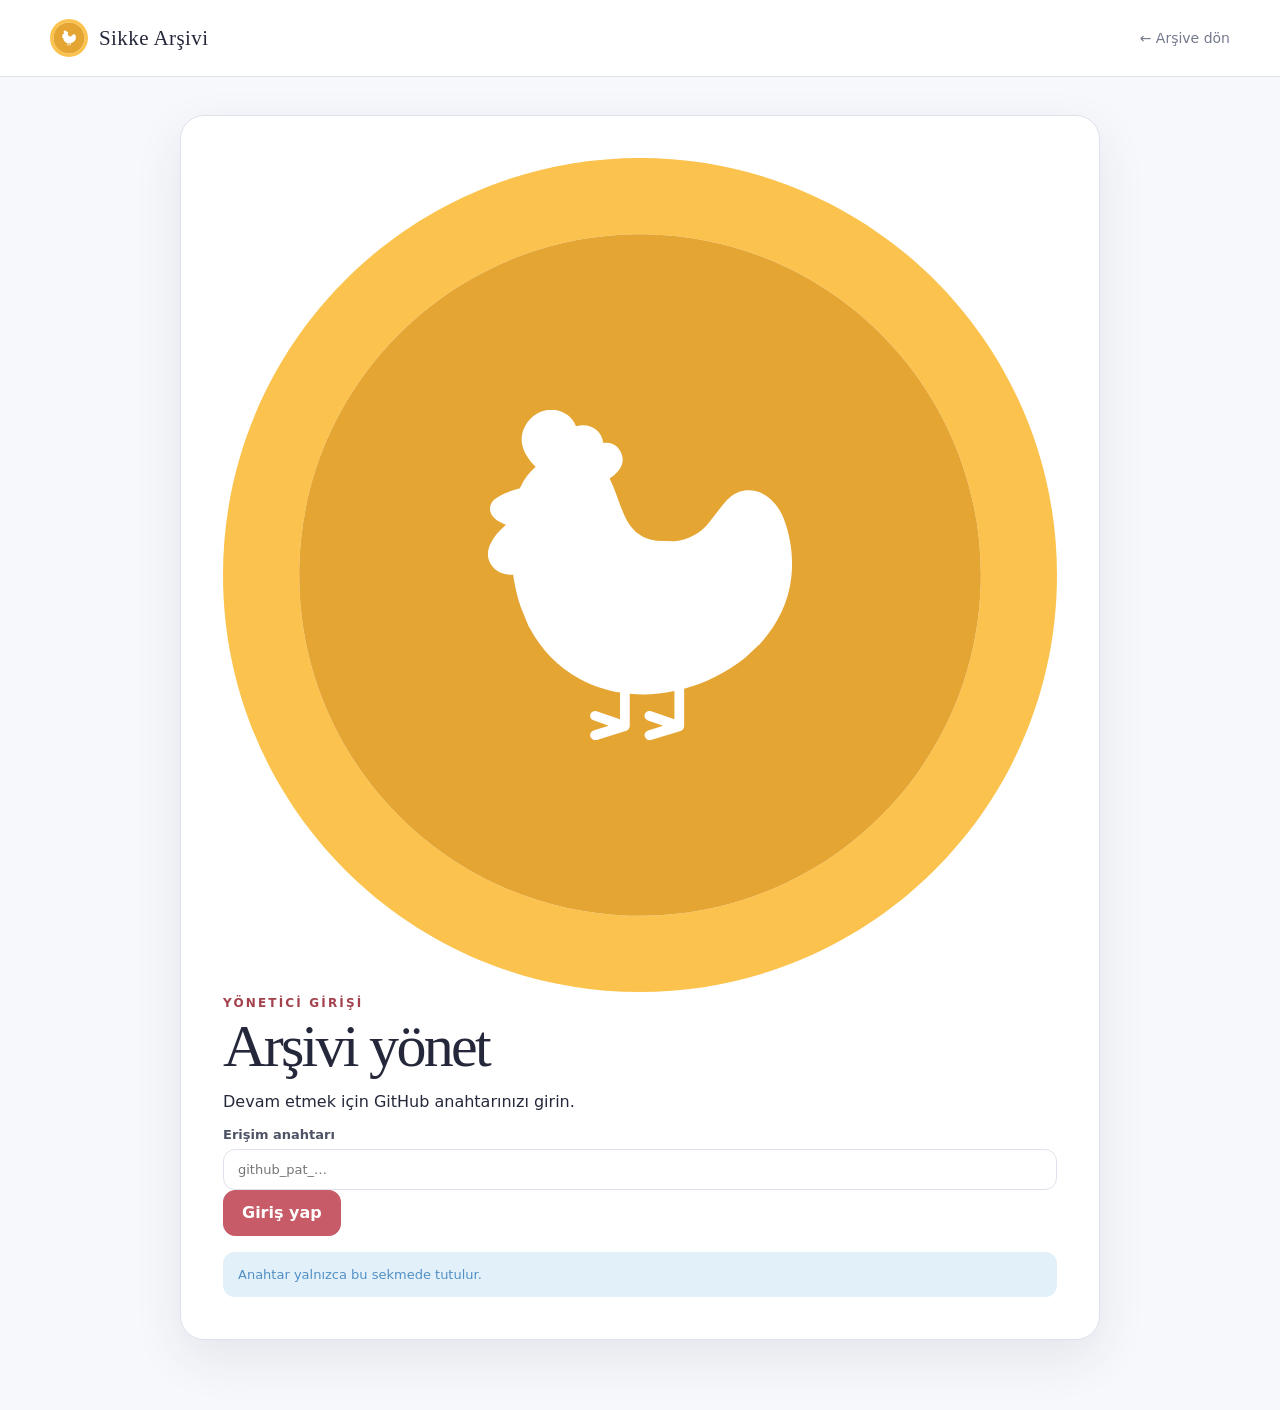
==== commit b5747034: "Update admin.html" ====
--- a/admin.html
+++ b/admin.html
@@ -13,13 +13,15 @@
 <body class="admin-page theme-red">
   <header class="topbar"><nav class="wrap nav"><a class="brand" href="index.html"><img class="brand-logo" src="icon.svg" alt="">Sikke Arşivi</a><a class="nav-link" href="index.html">← Arşive dön</a></nav></header>
   <main class="admin-shell">
-    <section id="loginPanel" class="panel">
-      <div class="eyebrow">Yalnızca yönetici</div><h1>Arşiv yönetimi</h1>
-      <p class="subtle">GitHub erişim anahtarınız sadece bu sekmenin belleğinde tutulur; site dosyalarına veya tarayıcı kaydına yazılmaz.</p>
-      <form id="loginForm">
-        <label>GitHub erişim anahtarı<input id="token" class="field" type="password" autocomplete="off" required placeholder="github_pat_…"></label>
-        <div class="actions"><button class="button" type="submit">Güvenli giriş</button></div>
-        <div id="loginNotice" class="notice">Anahtarın yalnızca <strong>Contents: Read and write</strong> yetkisiyle, bu depoya özel oluşturulması önerilir.</div>
+    <section id="loginPanel" class="panel login-panel">
+      <img class="login-logo" src="icon.svg" alt="">
+      <div class="eyebrow">Yönetici girişi</div>
+      <h1>Arşivi yönet</h1>
+      <p class="login-copy">Devam etmek için GitHub anahtarınızı girin.</p>
+      <form id="loginForm" class="login-form">
+        <label>Erişim anahtarı<input id="token" class="field" type="password" autocomplete="off" required placeholder="github_pat_…"></label>
+        <button class="button login-button" type="submit">Giriş yap</button>
+        <div id="loginNotice" class="notice" role="status">Anahtar yalnızca bu sekmede tutulur.</div>
       </form>
     </section>
     <section id="editorPanel" class="panel hidden">
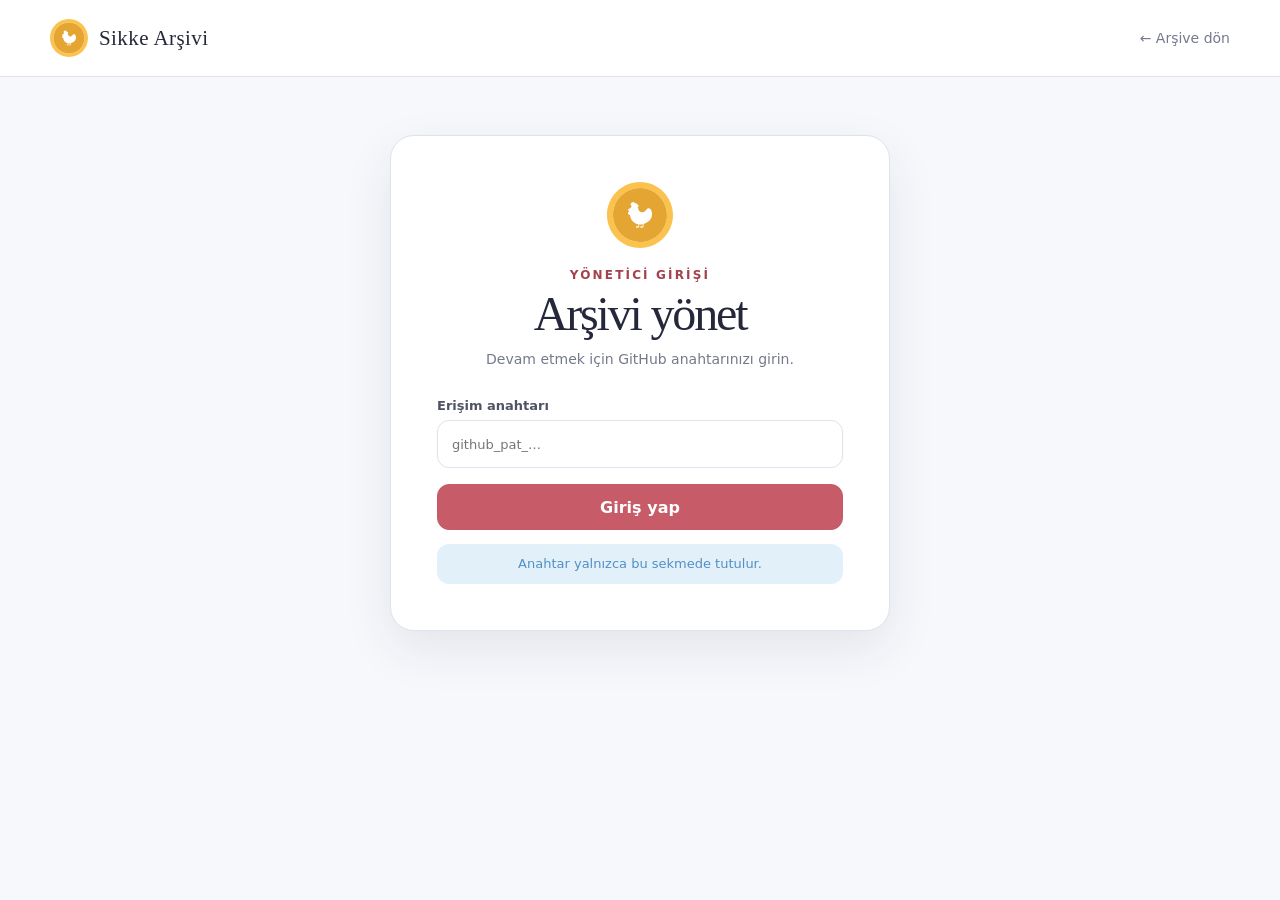
==== commit 7f5f9f67: "Update admin.html" ====
--- a/admin.html
+++ b/admin.html
@@ -53,6 +53,7 @@
           <div><div class="eyebrow">Arşiv yönetimi</div><h2 id="managerTitle">Eklenen paralar</h2></div>
           <div class="manager-actions">
             <button id="refreshCoinsButton" class="button secondary compact" type="button">Listeyi yenile</button>
+            <button id="cleanupImagesButton" class="button secondary compact" type="button">Görselleri temizle</button>
             <button id="beginDeleteButton" class="button danger compact" type="button">Sil</button>
             <button id="confirmDeleteButton" class="button danger compact hidden" type="button" disabled>Silmeyi onayla</button>
             <button id="cancelDeleteButton" class="button secondary compact hidden" type="button">Vazgeç</button>
--- a/styles.css
+++ b/styles.css
@@ -142,6 +142,14 @@
 .panel + .panel { margin-top: 20px; }
 .panel h1 { margin: 8px 0 12px; font-size: clamp(38px, 7vw, 60px); }
 .panel h2 { margin: 0 0 6px; font-size: 28px; }
+.login-panel { width: min(500px, 100%); margin: 58px auto 80px; padding: clamp(28px, 6vw, 46px); text-align: center; }
+.login-logo { width: 66px; height: 66px; display: block; margin: 0 auto 20px; }
+.login-panel h1 { margin: 8px 0 10px; font-size: clamp(36px, 7vw, 48px); line-height: 1; }
+.login-copy { margin: 0; color: var(--color-text-muted); font-size: 14px; line-height: 1.6; }
+.login-form { display: grid; gap: 14px; margin-top: 28px; text-align: left; }
+.login-form .field { min-height: 48px; }
+.login-button { width: 100%; margin-top: 2px; }
+.login-panel .notice { margin-top: 0; padding: 10px 12px; text-align: center; }
 .subtle { color: var(--color-text-muted); line-height: 1.6; }
 .section-heading { margin-bottom: 24px; }
 .section-heading .subtle { margin-bottom: 0; }
